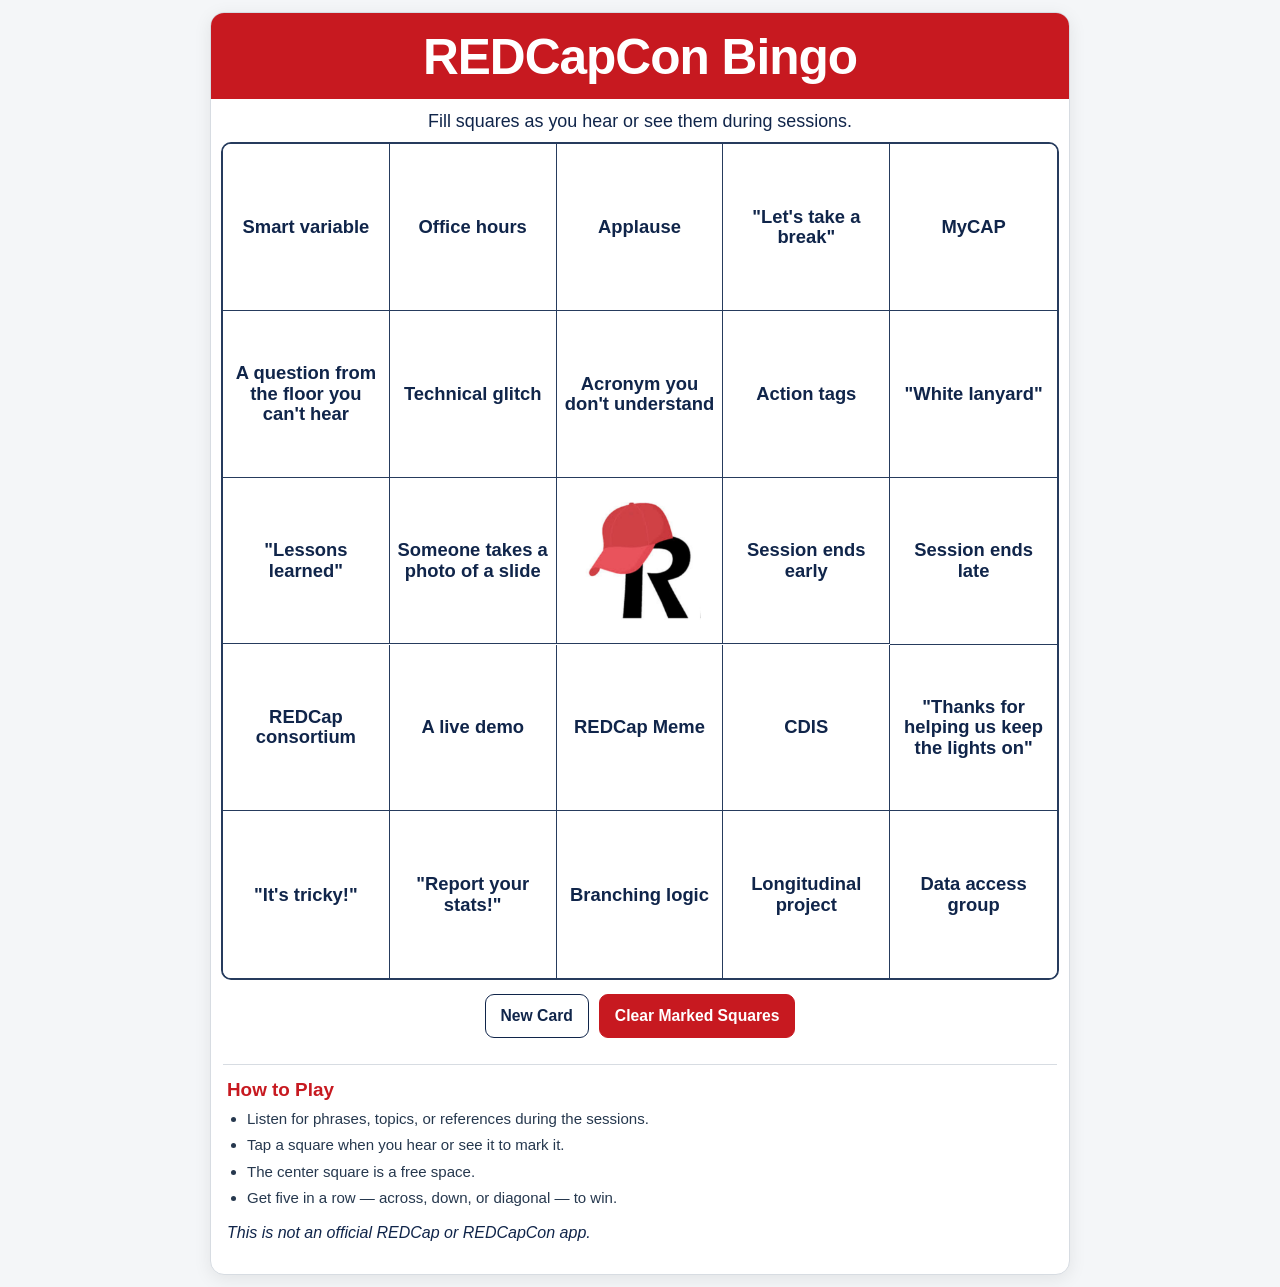
==== index.html @ c140d85d "Add blackout bingo message and flash animation Co-authored-by: PeterA <145472+PeterA@users.noreply.g" ====
<!doctype html>
<html lang="en">
<head>
<meta charset="utf-8">
<meta name="viewport" content="width=device-width, initial-scale=1, viewport-fit=cover">
<title>REDCapCon Bingo</title>
  <meta name="theme-color" content="#10254a">
  <link rel="manifest" href="manifest.webmanifest">
  <link rel="icon" href="assets/images/icon-192.png" type="image/png">
  <link rel="apple-touch-icon" href="assets/images/icon-192.png">
  <link rel="stylesheet" href="assets/css/styles.css">
</head>
<body>
<main class="app">
  <header>
    <h1>REDCapCon Bingo</h1>
  </header>

  <p class="intro">Fill squares as you hear or see them during sessions.</p>

  <div class="board-wrap">
    <div id="board" class="board" role="grid" aria-label="REDCap Con Bingo card"></div>
  </div>

  <div id="bingoMessage" class="bingo-message" aria-live="polite">BINGO!</div>

  <div class="controls">
    <button id="resetBtn" type="button">New Card</button>
    <button id="clearBtn" class="primary" type="button">Clear Marked Squares</button>
  </div>

  <section class="how-to" aria-labelledby="howToTitle">
    <h2 id="howToTitle">How to Play</h2>
    <ul>
      <li>Listen for phrases, topics, or references during the sessions.</li>
      <li>Tap a square when you hear or see it to mark it.</li>
      <li>The center square is a free space.</li>
      <li>Get five in a row — across, down, or diagonal — to win.</li>
    </ul>
    <p><i>This is not an official REDCap or REDCapCon app.</i></p>
  </section>
</main>

<canvas id="confetti" aria-hidden="true"></canvas>

<script>
"use strict";

/* =========================================================
   Add, remove, or edit bingo options in the two arrays below.
   Put REDCap-specific items in REDCAP_OPTIONS and general conference
   moments in GENERAL_CONFERENCE_OPTIONS. Each new card uses at least
   35% general conference items.
   ============================================================ */
const REDCAP_OPTIONS = [
  "REDCap consortium",
  "External module",
  "FHIR",
  "Longitudinal project",
  "Data access group",
  "Branching logic",
  "Smart variable",
  "Calculated field",
  "eConsent",
  "MyCAP",
  "REDCap+",
  "Office hours",
  "REDCap Meme",
  "Rob's Corner",
  "\"Ask the community\"",
  "CDIS",
  "\"Visit the con dashboard\"",
  "Action tags",
  "Repeating instrument",
  "\"Best con yet\"",
  "\"It's tricky!\"",
  "\"White lanyard\""
];

/* General conference moments go here.
   The card generator guarantees these make up at least 35% of
   the 24 non-center squares (currently at least 9 squares). */
const GENERAL_CONFERENCE_OPTIONS = [
  "Technical glitch",
  "Acronym you don't understand",
  "\"Let's take a break\"",
  "A question from the floor you can't hear",
  "Session ends early",
  "Session ends late",
  "Applause",
  "Someone takes a photo of a slide",
  "Sponsor thank you",
  "A \"question\" that is really a comment",
  "A live demo",
  "\"Lessons learned\"",
  "\"Report your stats!\"",
  "\"Thanks for helping us keep the lights on\"",
];

const MIN_GENERAL_CONFERENCE_RATIO = 0.35;
const LABEL_FONT_SCALE_STEPS = [1, 0.85, 0.74, 0.66];

/* REDCap R image */
const CENTER_LOGO = "assets/images/center-logo.jpg";

const BOARD_SIZE = 5;
const CENTER_INDEX = 12;
const BLACKOUT_LABEL = "Blackout Bingo!";
const BLACKOUT_FLASH_COUNT = 3;
const BLACKOUT_FLASH_DURATION_MS = 520;

const boardEl = document.getElementById("board");
const bingoMessageEl = document.getElementById("bingoMessage");
const resetBtn = document.getElementById("resetBtn");
const clearBtn = document.getElementById("clearBtn");

let currentItems = [];
let marked = new Set();
let bingoLineCount = 0;
let hadBlackout = false;
let blackoutFlashTimeout = null;

/* Fisher-Yates copy/shuffle so BINGO_OPTIONS is never mutated. */
function shuffledCopy(items) {
  const copy = [...items];
  for (let i = copy.length - 1; i > 0; i--) {
    const j = Math.floor(Math.random() * (i + 1));
    [copy[i], copy[j]] = [copy[j], copy[i]];
  }
  return copy;
}

/* Generate 24 unique items and place the free logo in the center.
   At least 35% of the playable spaces come from GENERAL_CONFERENCE_OPTIONS.
   Any remaining slots are filled randomly from all unused options, so a
   card can contain more than the minimum number of general conference items. */
function generateCard() {
  const playableSpaces = BOARD_SIZE * BOARD_SIZE - 1;
  const minimumGeneral = Math.ceil(playableSpaces * MIN_GENERAL_CONFERENCE_RATIO);

  if (GENERAL_CONFERENCE_OPTIONS.length < minimumGeneral) {
    throw new Error(
      `GENERAL_CONFERENCE_OPTIONS must contain at least ${minimumGeneral} entries.`
    );
  }

  const allOptions = [...REDCAP_OPTIONS, ...GENERAL_CONFERENCE_OPTIONS];
  const uniqueOptionCount = new Set(allOptions).size;

  if (uniqueOptionCount < playableSpaces) {
    throw new Error(`You need at least ${playableSpaces} unique bingo options.`);
  }

  // Start with the guaranteed minimum number of general-conference squares.
  const selectedGeneral = shuffledCopy(GENERAL_CONFERENCE_OPTIONS)
    .slice(0, minimumGeneral);

  // Fill the remaining spaces from every option not already selected.
  // This means additional general-conference items can also appear.
  const alreadySelected = new Set(selectedGeneral);
  const remainingPool = allOptions.filter(item => !alreadySelected.has(item));
  const remainingNeeded = playableSpaces - selectedGeneral.length;
  const selected = [
    ...selectedGeneral,
    ...shuffledCopy(remainingPool).slice(0, remainingNeeded)
  ];

  // Randomize positions after satisfying the category requirement.
  const randomized = shuffledCopy(selected);

  currentItems = [];
  let sourceIndex = 0;

  for (let i = 0; i < BOARD_SIZE * BOARD_SIZE; i++) {
    currentItems.push(
      i === CENTER_INDEX ? null : randomized[sourceIndex++]
    );
  }

  marked = new Set();
  bingoLineCount = 0;
  hadBlackout = false;
  clearBlackoutFlash();
  renderBoard();
  updateBingoState(false);
}

/* Render the complete 5x5 card. */
function renderBoard() {
  boardEl.innerHTML = "";

  currentItems.forEach((text, index) => {
    const cell = document.createElement("button");
    cell.type = "button";
    cell.className = "square";
    cell.setAttribute("role", "gridcell");

    if (index === CENTER_INDEX) {
      cell.classList.add("free");
      cell.disabled = true;
      cell.setAttribute("aria-label", "Free center square");

      const img = document.createElement("img");
      img.src = CENTER_LOGO;
      img.alt = "REDCap R";
      cell.appendChild(img);
    } else {
      cell.setAttribute("aria-pressed", "false");
      cell.setAttribute("aria-label", text);

      const chip = document.createElement("span");
      chip.className = "chip";
      chip.setAttribute("aria-hidden", "true");

      const label = document.createElement("span");
      label.className = "label";
      label.textContent = text;

      cell.append(chip, label);
      cell.addEventListener("click", () => toggleSquare(index, cell));
    }

    boardEl.appendChild(cell);
  });

  requestAnimationFrame(fitSquareLabels);
}

function fitSquareLabels() {
  boardEl.querySelectorAll(".square:not(.free) .label").forEach(label => {
    label.style.fontSize = "";

    for (const scale of LABEL_FONT_SCALE_STEPS) {
      label.style.fontSize = `${scale}em`;

      if (label.scrollHeight <= label.clientHeight && label.scrollWidth <= label.clientWidth) {
        break;
      }
    }
  });
}

/* Mark/unmark a square by tapping it. */
function toggleSquare(index, cell) {
  if (marked.has(index)) {
    marked.delete(index);
    cell.classList.remove("marked");
    cell.setAttribute("aria-pressed", "false");
  } else {
    marked.add(index);
    cell.classList.add("marked");
    cell.setAttribute("aria-pressed", "true");
  }

  updateBingoState(true);
}

/* The free center square always counts as marked for bingo detection. */
function isMarked(index) {
  return index === CENTER_INDEX || marked.has(index);
}

/* Count completed rows, columns, and diagonals. */
function countBingos() {
  const lines = [];

  for (let row = 0; row < BOARD_SIZE; row++) {
    lines.push(Array.from({length: BOARD_SIZE}, (_, col) => row * BOARD_SIZE + col));
  }

  for (let col = 0; col < BOARD_SIZE; col++) {
    lines.push(Array.from({length: BOARD_SIZE}, (_, row) => row * BOARD_SIZE + col));
  }

  lines.push(Array.from({length: BOARD_SIZE}, (_, i) => i * BOARD_SIZE + i));
  lines.push(Array.from({length: BOARD_SIZE}, (_, i) => i * BOARD_SIZE + (BOARD_SIZE - 1 - i)));

  return lines.filter(line => line.every(isMarked)).length;
}

function isBlackout() {
  return marked.size === BOARD_SIZE * BOARD_SIZE - 1;
}

function clearBlackoutFlash() {
  if (blackoutFlashTimeout) {
    clearTimeout(blackoutFlashTimeout);
    blackoutFlashTimeout = null;
  }
  boardEl.classList.remove("blackout-flash");
}

function triggerBlackoutFlash() {
  boardEl.classList.remove("blackout-flash");
  void boardEl.offsetWidth;
  boardEl.classList.add("blackout-flash");

  blackoutFlashTimeout = setTimeout(() => {
    boardEl.classList.remove("blackout-flash");
    blackoutFlashTimeout = null;
  }, BLACKOUT_FLASH_COUNT * BLACKOUT_FLASH_DURATION_MS);
}

function updateBingoState(allowCelebration) {
  const bingoCount = countBingos();
  const blackout = isBlackout();
  const active = bingoCount > 0;
  bingoMessageEl.classList.toggle("show", active);

  if (active) {
    bingoMessageEl.textContent = blackout
      ? BLACKOUT_LABEL
      : (bingoCount === 1 ? "BINGO!" : `BINGO! x ${bingoCount}`);
  } else {
    bingoMessageEl.textContent = "BINGO!";
  }

  const newBingos = Math.max(0, bingoCount - bingoLineCount);
  const newBlackout = blackout && !hadBlackout;
  if (allowCelebration && (newBingos > 0 || newBlackout)) {
    celebrate(Math.max(1, newBingos), newBlackout);
  }

  bingoLineCount = bingoCount;
  hadBlackout = blackout;
}

function clearMarks() {
  marked.clear();
  boardEl.querySelectorAll(".square.marked").forEach(cell => {
    cell.classList.remove("marked");
    cell.setAttribute("aria-pressed", "false");
  });
  bingoLineCount = 0;
  hadBlackout = false;
  clearBlackoutFlash();
  updateBingoState(false);
}

/* Lightweight confetti animation. No sound and no external library. */
function celebrate(multiplier = 1, blackout = false) {
  if (window.matchMedia("(prefers-reduced-motion: reduce)").matches) return;
  if (blackout) triggerBlackoutFlash();

  const canvas = document.getElementById("confetti");
  const ctx = canvas.getContext("2d");
  const dpr = Math.max(1, Math.min(2, window.devicePixelRatio || 1));

  const resize = () => {
    canvas.width = Math.floor(window.innerWidth * dpr);
    canvas.height = Math.floor(window.innerHeight * dpr);
    canvas.style.width = window.innerWidth + "px";
    canvas.style.height = window.innerHeight + "px";
    ctx.setTransform(dpr, 0, 0, dpr, 0, 0);
  };

  resize();

  const colors = ["#c71920", "#ffffff", "#10254a", "#ef5350", "#ffd54f"];
  const pieces = Array.from({length: 110 * multiplier}, () => ({
    x: Math.random() * window.innerWidth,
    y: -20 - Math.random() * window.innerHeight * 0.35,
    w: 5 + Math.random() * 7,
    h: 8 + Math.random() * 10,
    vx: -1.8 + Math.random() * 3.6,
    vy: 2.8 + Math.random() * 4.2,
    rotation: Math.random() * Math.PI * 2,
    spin: -0.18 + Math.random() * 0.36,
    color: colors[Math.floor(Math.random() * colors.length)]
  }));

  const start = performance.now();
  const duration = 2400;

  function frame(now) {
    const elapsed = now - start;
    ctx.clearRect(0, 0, window.innerWidth, window.innerHeight);

    pieces.forEach(p => {
      p.x += p.vx;
      p.y += p.vy;
      p.vy += 0.035;
      p.rotation += p.spin;

      ctx.save();
      ctx.translate(p.x, p.y);
      ctx.rotate(p.rotation);
      ctx.fillStyle = p.color;
      ctx.fillRect(-p.w / 2, -p.h / 2, p.w, p.h);
      ctx.restore();
    });

    if (elapsed < duration) {
      requestAnimationFrame(frame);
    } else {
      ctx.clearRect(0, 0, window.innerWidth, window.innerHeight);
    }
  }

  requestAnimationFrame(frame);
}

window.addEventListener("beforeunload", event => {
 event.preventDefault();
 event.returnValue = "";
});

resetBtn.addEventListener("click", generateCard);
clearBtn.addEventListener("click", clearMarks);
window.addEventListener("resize", fitSquareLabels);

generateCard();

if ("serviceWorker" in navigator) {
  window.addEventListener("load", () => {
    navigator.serviceWorker.register("./sw.js").catch(() => {});
  });
}
</script>
</body>
</html>
---- assets/css/styles.css ----
:root {
    --red: #c71920;
    --red-dark: #a30f15;
    --navy: #10254a;
    --line: #263b5d;
    --bg: #f4f6f8;
    --card: #ffffff;
    --muted: #5b6573;
  }

  * { box-sizing: border-box; }

  html, body {
    margin: 0;
    padding: 0;
    background: var(--bg);
    color: var(--navy);
    font-family: Arial, Helvetica, sans-serif;
  }

  body {
    min-height: 100vh;
    padding: 12px;
  }

  .app {
    width: min(100%, 860px);
    margin: 0 auto;
    background: var(--card);
    border: 1px solid #d7dce2;
    border-radius: 14px;
    overflow: hidden;
    box-shadow: 0 4px 18px rgba(0,0,0,.08);
  }

  header {
    background: var(--red);
    color: white;
    text-align: center;
    padding: 18px 12px 16px;
  }

  header h1 {
    margin: 0;
    font-size: clamp(1.8rem, 7vw, 3.1rem);
    line-height: 1.05;
    font-weight: 800;
    letter-spacing: -0.02em;
  }

  .intro {
    text-align: center;
    margin: 0;
    padding: 12px 14px 10px;
    font-size: clamp(.95rem, 3.4vw, 1.12rem);
  }

  .board-wrap {
    padding: 0 10px;
  }

  .board {
    display: grid;
    grid-template-columns: repeat(5, 1fr);
    width: 100%;
    border: 2px solid var(--line);
    border-radius: 10px;
    overflow: hidden;
    background: white;
  }

  .board.blackout-flash .square {
    animation: blackout-flash 520ms ease-in-out 3;
  }

  .square {
    position: relative;
    appearance: none;
    -webkit-appearance: none;
    border: 0;
    border-right: 1px solid var(--line);
    border-bottom: 1px solid var(--line);
    background: white;
    color: var(--navy);
    padding: 4px;
    aspect-ratio: 1 / 1;
    min-width: 0;
    font: inherit;
    font-size: clamp(.9rem, 2.8vw, 1.15rem);
    font-weight: 700;
    line-height: 1.1;
    text-align: center;
    cursor: pointer;
    touch-action: manipulation;
    overflow: hidden;
  }

  .square:nth-child(5n) { border-right: 0; }
  .square:nth-child(n+21) { border-bottom: 0; }

  .square:focus-visible {
    outline: 3px solid #4b8cff;
    outline-offset: -3px;
    z-index: 3;
  }

  .square .label {
    position: relative;
    z-index: 2;
    display: flex;
    align-items: center;
    justify-content: center;
    width: 100%;
    height: 100%;
    padding: 2px;
    line-height: 1.1;
    overflow-wrap: normal;
    word-break: normal;
    hyphens: none;
  }

  .square .chip {
    position: absolute;
    z-index: 1;
    width: 72%;
    aspect-ratio: 1 / 1;
    border-radius: 50%;
    background: rgba(199, 25, 32, .44);
    border: 2px solid rgba(163, 15, 21, .28);
    left: 50%;
    top: 50%;
    transform: translate(-50%, -50%) scale(.85);
    opacity: 0;
    transition: opacity .12s ease, transform .12s ease;
    pointer-events: none;
  }

  .square.marked .chip {
    opacity: 1;
    transform: translate(-50%, -50%) scale(1);
  }

  .square.free {
    cursor: default;
    padding: 7px;
  }

  .square.free img {
    width: 82%;
    height: 82%;
    object-fit: contain;
    display: block;
    margin: auto;
  }

  .controls {
    display: flex;
    gap: 10px;
    justify-content: center;
    padding: 14px 12px 6px;
    flex-wrap: wrap;
  }

  .controls button {
    border: 1px solid var(--navy);
    border-radius: 9px;
    background: white;
    color: var(--navy);
    min-height: 44px;
    padding: 10px 15px;
    font-size: .98rem;
    font-weight: 700;
    cursor: pointer;
    touch-action: manipulation;
  }

  .controls button.primary {
    border-color: var(--red);
    background: var(--red);
    color: white;
  }

  .controls button:active {
    transform: translateY(1px);
  }

  .bingo-message {
    display: none;
    align-items: center;
    justify-content: center;
    padding: 3px 12px 8px;
    font-size: clamp(1.4rem, 5vw, 2rem);
    font-weight: 900;
    color: var(--red);
    letter-spacing: .05em;
  }

  .bingo-message.show {
    display: flex;
  }

  .how-to {
    margin: 20px 12px 14px;
    border-top: 1px solid #d7dce2;
    padding: 14px 4px 2px;
  }

  .how-to h2 {
    margin: 0 0 8px;
    color: var(--red);
    font-size: 1.18rem;
  }

  .how-to ul {
    margin: 0;
    padding-left: 1.25rem;
    display: grid;
    gap: 6px;
    color: #26384e;
    font-size: .94rem;
    line-height: 1.35;
  }

  #confetti {
    position: fixed;
    inset: 0;
    width: 100%;
    height: 100%;
    pointer-events: none;
    z-index: 9999;
  }

  @keyframes blackout-flash {
    0%, 100% { filter: none; }
    50% { filter: brightness(0); }
  }

  @media (max-width: 430px) {
    body { padding: 6px; }
    .app { border-radius: 10px; }
    header { padding: 14px 8px 12px; }
    .intro { padding: 10px 8px 8px; }
    .board-wrap { padding: 0 4px; }
    .square { padding: 3px; }
    .controls { padding-top: 10px; }
    .controls button { flex: 1 1 44%; padding-left: 8px; padding-right: 8px; font-size: .9rem; }
  }

  @media (prefers-reduced-motion: reduce) {
    .square .chip { transition: none; }
    .board.blackout-flash .square { animation: none; }
  }
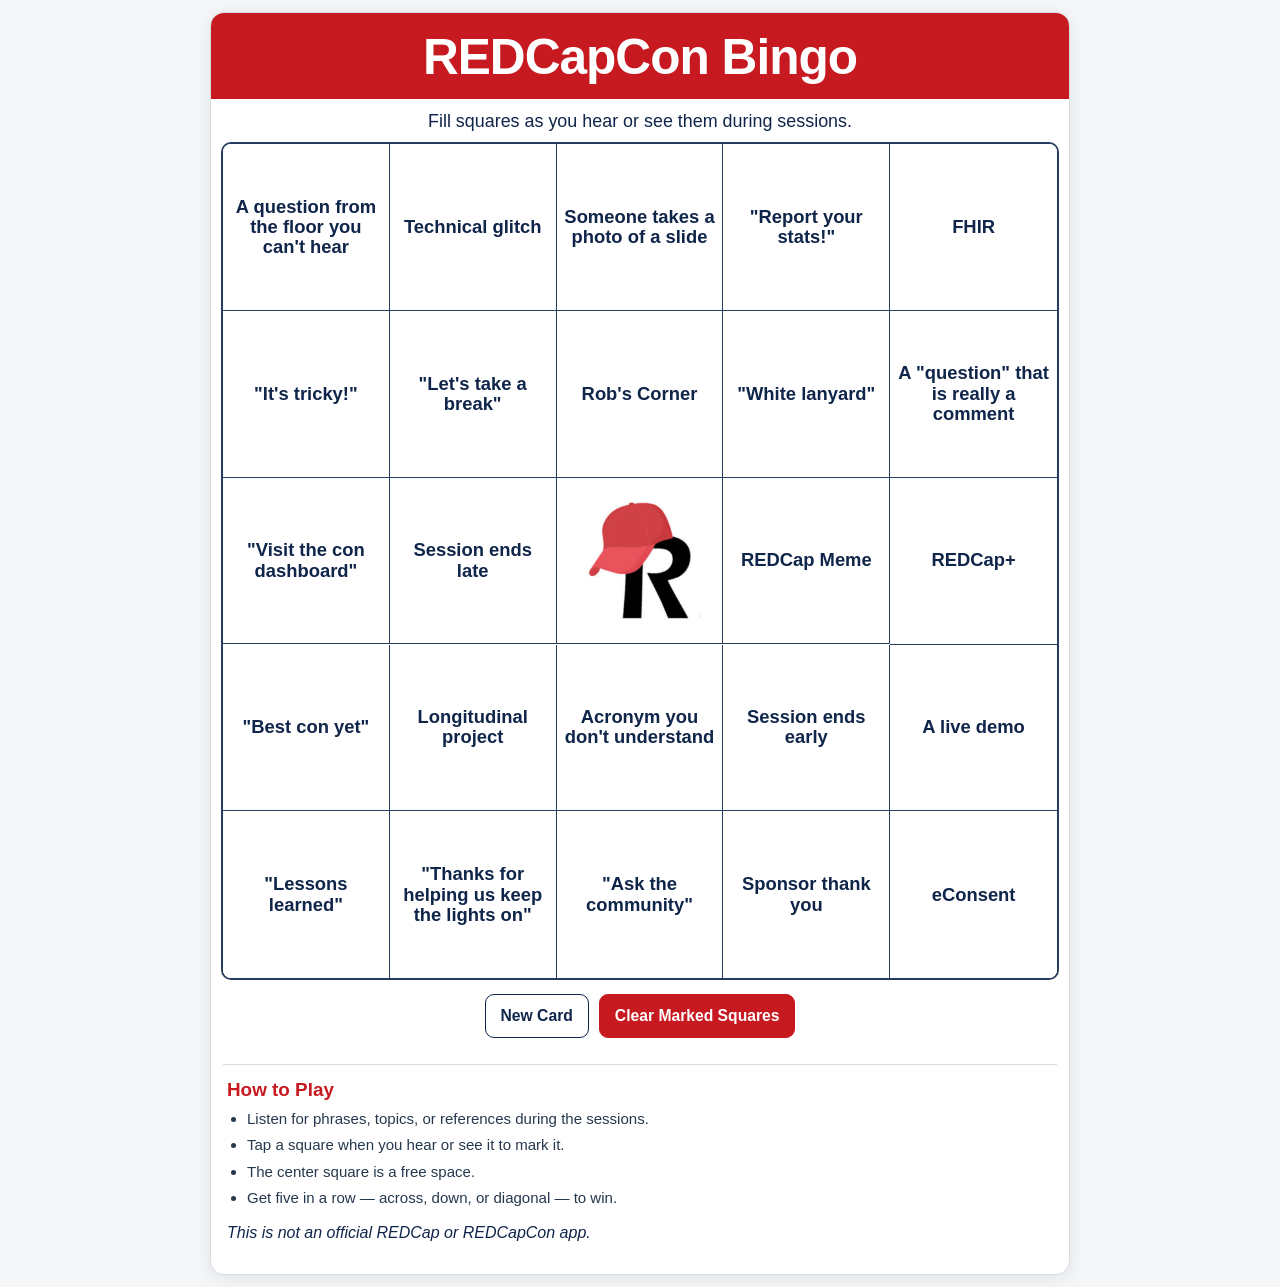
==== commit 117acbfb: "Update blackout animation to black square double-fade Co-authored-by: PeterA <145472+PeterA@users.no" ====
--- a/index.html
+++ b/index.html
@@ -106,8 +106,7 @@
 const BOARD_SIZE = 5;
 const CENTER_INDEX = 12;
 const BLACKOUT_LABEL = "Blackout Bingo!";
-const BLACKOUT_FLASH_COUNT = 3;
-const BLACKOUT_FLASH_DURATION_MS = 520;
+const BLACKOUT_FLASH_DURATION_MS = 900;
 
 const boardEl = document.getElementById("board");
 const bingoMessageEl = document.getElementById("bingoMessage");
@@ -298,7 +297,7 @@
   blackoutFlashTimeout = setTimeout(() => {
     boardEl.classList.remove("blackout-flash");
     blackoutFlashTimeout = null;
-  }, BLACKOUT_FLASH_COUNT * BLACKOUT_FLASH_DURATION_MS);
+  }, BLACKOUT_FLASH_DURATION_MS);
 }
 
 function updateBingoState(allowCelebration) {
--- a/assets/css/styles.css
+++ b/assets/css/styles.css
@@ -62,6 +62,7 @@
   .board {
     display: grid;
     grid-template-columns: repeat(5, 1fr);
+    position: relative;
     width: 100%;
     border: 2px solid var(--line);
     border-radius: 10px;
@@ -70,7 +71,7 @@
   }
 
   .board.blackout-flash .square {
-    animation: blackout-flash 520ms ease-in-out 3;
+    animation: blackout-square-flash 900ms ease-in-out 1;
   }
 
   .square {
@@ -230,9 +231,15 @@
     z-index: 9999;
   }
 
-  @keyframes blackout-flash {
-    0%, 100% { filter: none; }
-    50% { filter: brightness(0); }
+  @keyframes blackout-square-flash {
+    0%, 50%, 100% {
+      background: white;
+      color: var(--navy);
+    }
+    25%, 75% {
+      background: #000;
+      color: #fff;
+    }
   }
 
   @media (max-width: 430px) {
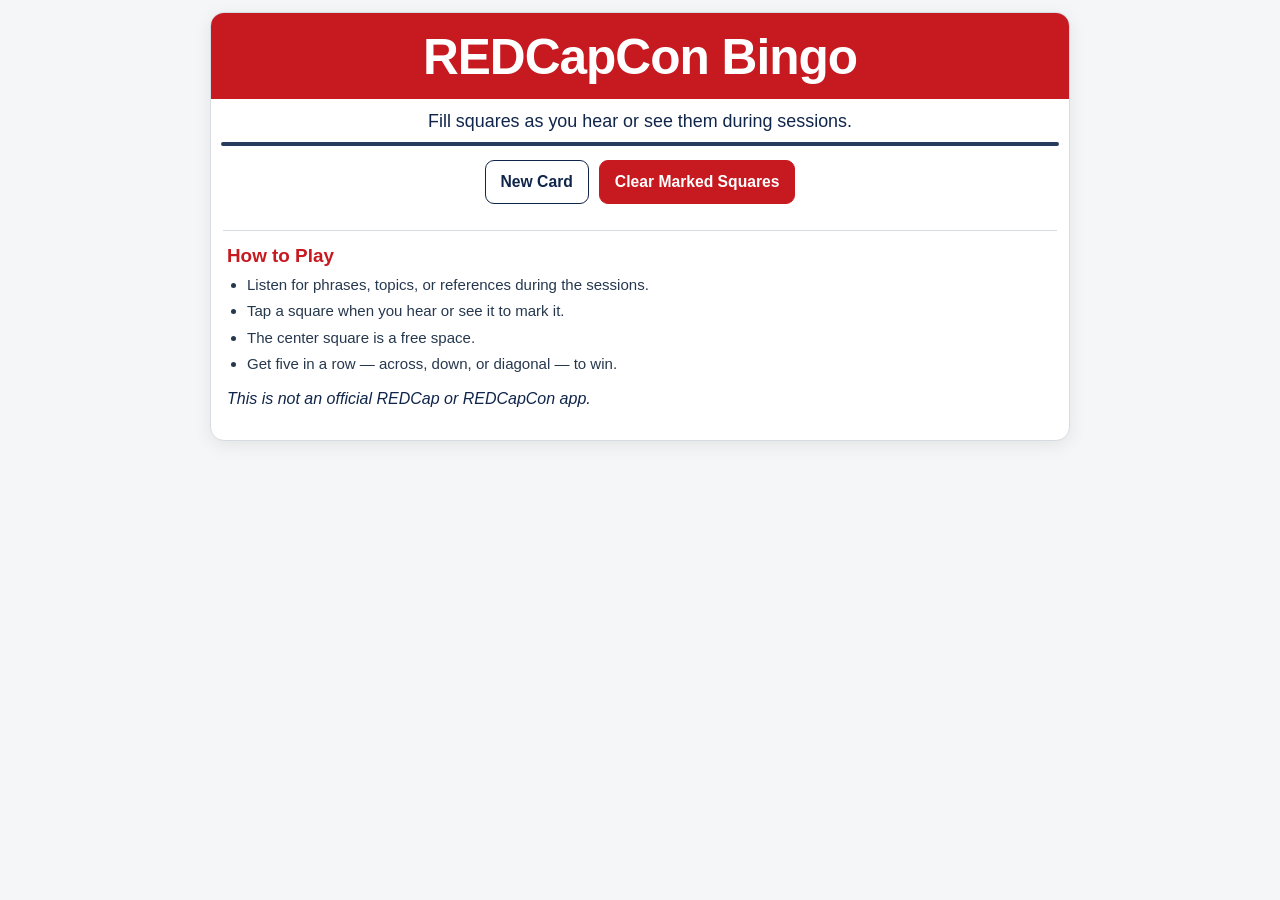
==== commit d6d9125e: "Add new phrases to conference moments array" ====
--- a/index.html
+++ b/index.html
@@ -75,6 +75,10 @@
   "\"Best con yet\"",
   "\"It's tricky!\"",
   "\"White lanyard\""
+  "\"Report your stats!\"",
+  "\"Thanks for helping us keep the lights on\"",
+  "Part 11 compliance",
+  "Reference to a previous REDCapCon",
 ];
 
 /* General conference moments go here.
@@ -92,9 +96,10 @@
   "Sponsor thank you",
   "A \"question\" that is really a comment",
   "A live demo",
+  "Phone rings or chimes",
+  "Audience laughter",
+  "Show of hands",
   "\"Lessons learned\"",
-  "\"Report your stats!\"",
-  "\"Thanks for helping us keep the lights on\"",
 ];
 
 const MIN_GENERAL_CONFERENCE_RATIO = 0.35;
--- a/assets/css/styles.css
+++ b/assets/css/styles.css
@@ -70,12 +70,9 @@
     background: white;
   }
 
-  .board.blackout-flash .square {
-    animation: blackout-square-flash 900ms ease-in-out 1;
-  }
-
   .square {
     position: relative;
+    isolation: isolate;
     appearance: none;
     -webkit-appearance: none;
     border: 0;
@@ -96,6 +93,16 @@
     overflow: hidden;
   }
 
+  .square::after {
+    content: "";
+    position: absolute;
+    inset: 0;
+    z-index: 2;
+    background: #000;
+    opacity: 0;
+    pointer-events: none;
+  }
+
   .square:nth-child(5n) { border-right: 0; }
   .square:nth-child(n+21) { border-bottom: 0; }
 
@@ -107,7 +114,7 @@
 
   .square .label {
     position: relative;
-    z-index: 2;
+    z-index: 3;
     display: flex;
     align-items: center;
     justify-content: center;
@@ -147,6 +154,8 @@
   }
 
   .square.free img {
+    position: relative;
+    z-index: 1;
     width: 82%;
     height: 82%;
     object-fit: contain;
@@ -232,14 +241,20 @@
   }
 
   @keyframes blackout-square-flash {
-    0%, 50%, 100% {
-      background: white;
-      color: var(--navy);
+    0% {
+      opacity: 0;
     }
-    25%, 75% {
-      background: #000;
-      color: #fff;
+    40%,
+    65% {
+      opacity: .92;
     }
+    100% {
+      opacity: 0;
+    }
+  }
+
+  .board.blackout-flash .square::after {
+    animation: blackout-square-flash 900ms ease-in-out 1;
   }
 
   @media (max-width: 430px) {
@@ -255,5 +270,5 @@
 
   @media (prefers-reduced-motion: reduce) {
     .square .chip { transition: none; }
-    .board.blackout-flash .square { animation: none; }
-  }
+    .board.blackout-flash .square::after { animation: none; }
+  }
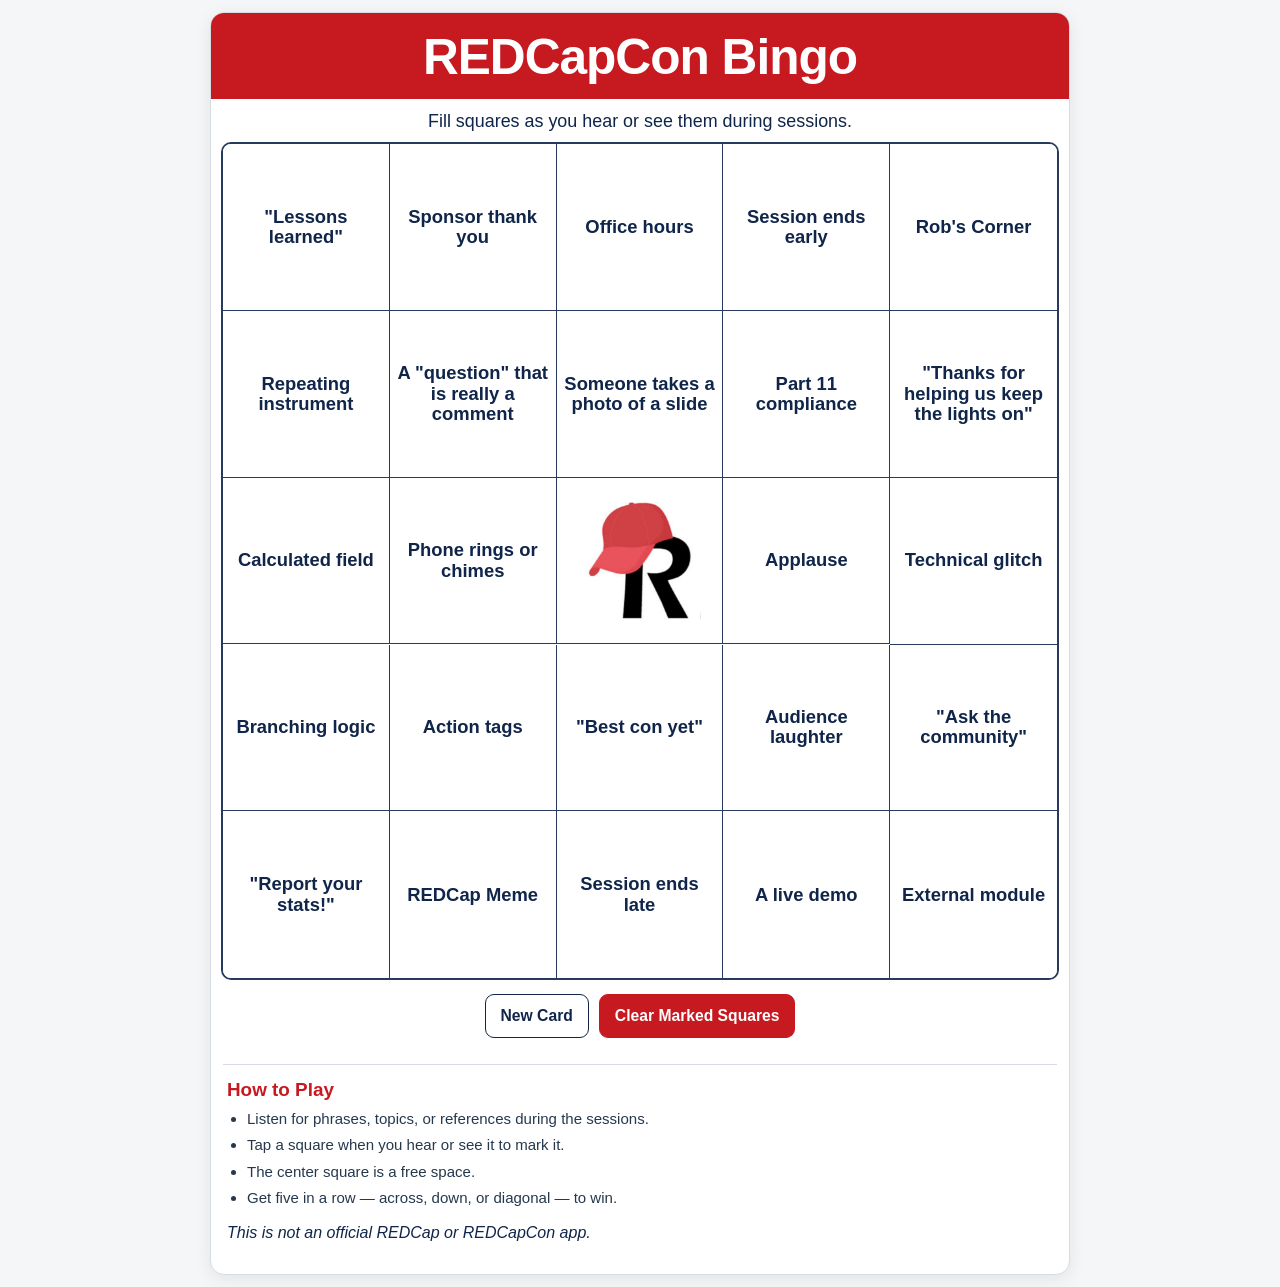
==== commit 6ac8ae3a: "Fix display broken" ====
--- a/index.html
+++ b/index.html
@@ -74,7 +74,7 @@
   "Repeating instrument",
   "\"Best con yet\"",
   "\"It's tricky!\"",
-  "\"White lanyard\""
+  "\"White lanyard\"",
   "\"Report your stats!\"",
   "\"Thanks for helping us keep the lights on\"",
   "Part 11 compliance",
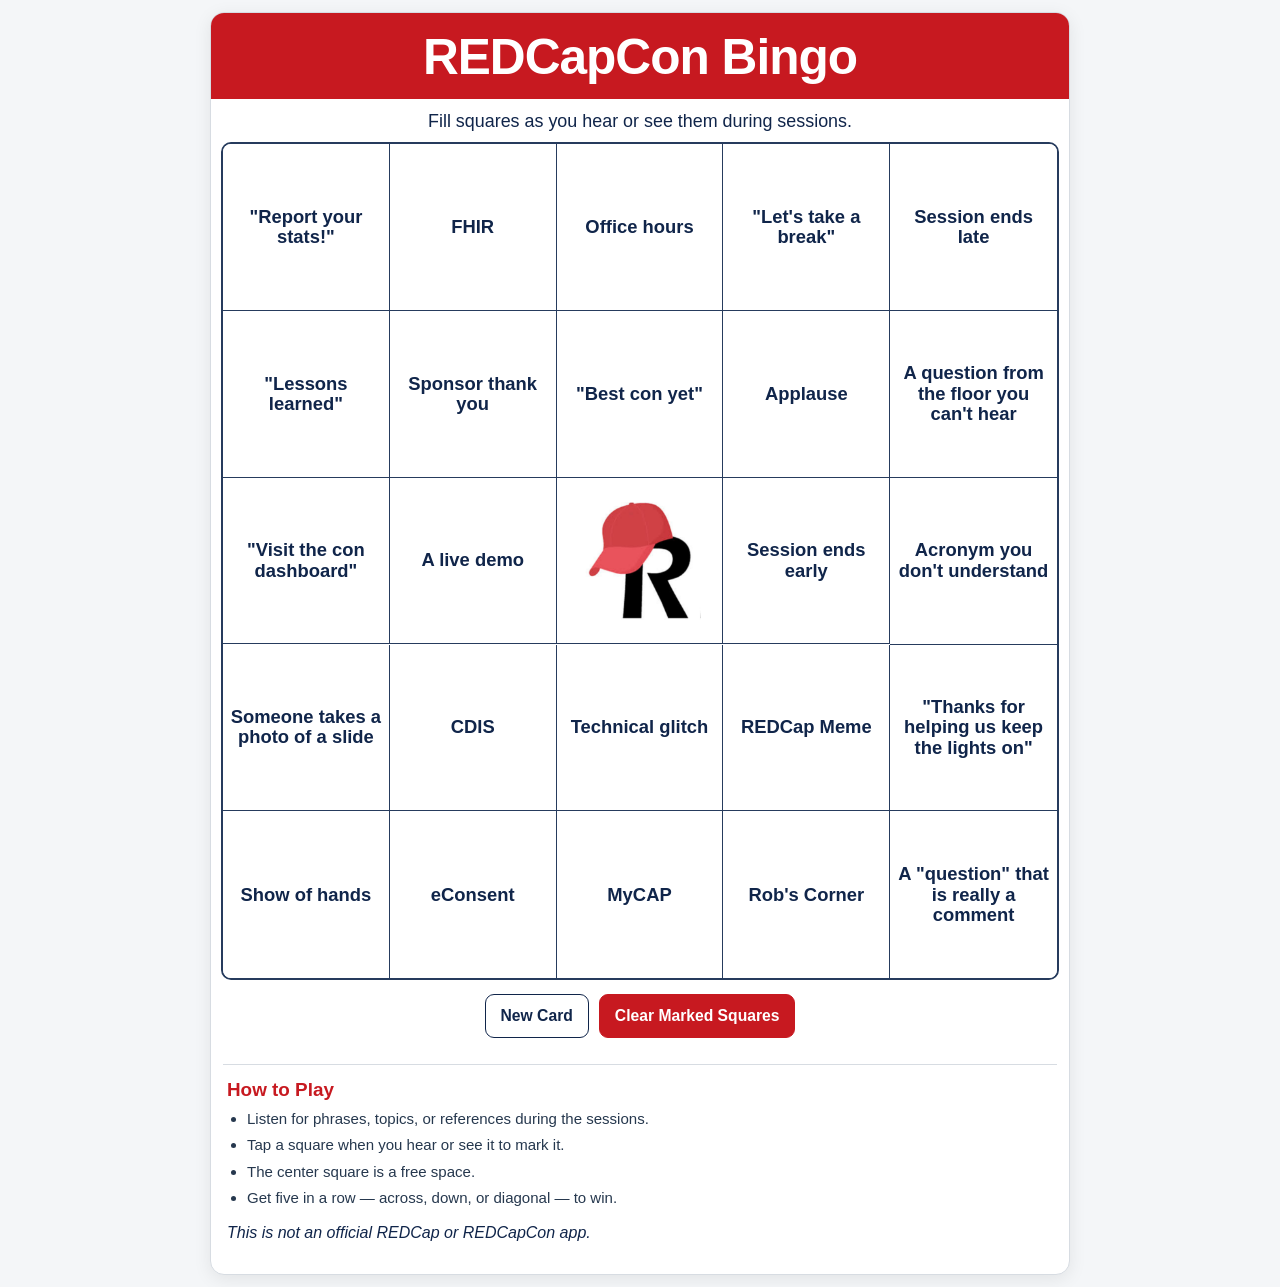
==== commit 552fc7bb: "Add bingo-line flash overlays and skip center square Co-authored-by: PeterA <145472+PeterA@users.nor" ====
--- a/index.html
+++ b/index.html
@@ -112,6 +112,7 @@
 const CENTER_INDEX = 12;
 const BLACKOUT_LABEL = "Blackout Bingo!";
 const BLACKOUT_FLASH_DURATION_MS = 900;
+const BINGO_FLASH_DURATION_MS = 650;
 
 const boardEl = document.getElementById("board");
 const bingoMessageEl = document.getElementById("bingoMessage");
@@ -122,7 +123,9 @@
 let marked = new Set();
 let bingoLineCount = 0;
 let hadBlackout = false;
+let completedLineKeys = new Set();
 let blackoutFlashTimeout = null;
+let bingoFlashTimeout = null;
 
 /* Fisher-Yates copy/shuffle so BINGO_OPTIONS is never mutated. */
 function shuffledCopy(items) {
@@ -184,7 +187,9 @@
   marked = new Set();
   bingoLineCount = 0;
   hadBlackout = false;
+  completedLineKeys = new Set();
   clearBlackoutFlash();
+  clearBingoFlash();
   renderBoard();
   updateBingoState(false);
 }
@@ -264,8 +269,7 @@
   return index === CENTER_INDEX || marked.has(index);
 }
 
-/* Count completed rows, columns, and diagonals. */
-function countBingos() {
+function allLines() {
   const lines = [];
 
   for (let row = 0; row < BOARD_SIZE; row++) {
@@ -279,7 +283,16 @@
   lines.push(Array.from({length: BOARD_SIZE}, (_, i) => i * BOARD_SIZE + i));
   lines.push(Array.from({length: BOARD_SIZE}, (_, i) => i * BOARD_SIZE + (BOARD_SIZE - 1 - i)));
 
-  return lines.filter(line => line.every(isMarked)).length;
+  return lines;
+}
+
+function lineKey(line) {
+  return line.join(",");
+}
+
+/* Count completed rows, columns, and diagonals. */
+function completedLines() {
+  return allLines().filter(line => line.every(isMarked));
 }
 
 function isBlackout() {
@@ -294,6 +307,16 @@
   boardEl.classList.remove("blackout-flash");
 }
 
+function clearBingoFlash() {
+  if (bingoFlashTimeout) {
+    clearTimeout(bingoFlashTimeout);
+    bingoFlashTimeout = null;
+  }
+  boardEl.querySelectorAll(".square.bingo-flash").forEach(cell => {
+    cell.classList.remove("bingo-flash");
+  });
+}
+
 function triggerBlackoutFlash() {
   boardEl.classList.remove("blackout-flash");
   void boardEl.offsetWidth;
@@ -305,8 +328,38 @@
   }, BLACKOUT_FLASH_DURATION_MS);
 }
 
+function triggerBingoFlash(lines) {
+  const squaresToFlash = new Set();
+
+  lines.forEach(line => {
+    line.forEach(index => {
+      if (index !== CENTER_INDEX) squaresToFlash.add(index);
+    });
+  });
+
+  if (!squaresToFlash.size) return;
+
+  clearBingoFlash();
+  const cells = boardEl.querySelectorAll(".square");
+  squaresToFlash.forEach(index => {
+    const cell = cells[index];
+    if (!cell || cell.classList.contains("free")) return;
+    cell.classList.remove("bingo-flash");
+    void cell.offsetWidth;
+    cell.classList.add("bingo-flash");
+  });
+
+  bingoFlashTimeout = setTimeout(() => {
+    boardEl.querySelectorAll(".square.bingo-flash").forEach(cell => {
+      cell.classList.remove("bingo-flash");
+    });
+    bingoFlashTimeout = null;
+  }, BINGO_FLASH_DURATION_MS);
+}
+
 function updateBingoState(allowCelebration) {
-  const bingoCount = countBingos();
+  const lines = completedLines();
+  const bingoCount = lines.length;
   const blackout = isBlackout();
   const active = bingoCount > 0;
   bingoMessageEl.classList.toggle("show", active);
@@ -319,14 +372,18 @@
     bingoMessageEl.textContent = "BINGO!";
   }
 
-  const newBingos = Math.max(0, bingoCount - bingoLineCount);
+  const completedKeys = new Set(lines.map(lineKey));
+  const newLineList = lines.filter(line => !completedLineKeys.has(lineKey(line)));
+  const newBingos = newLineList.length;
   const newBlackout = blackout && !hadBlackout;
   if (allowCelebration && (newBingos > 0 || newBlackout)) {
+    if (newBingos > 0) triggerBingoFlash(newLineList);
     celebrate(Math.max(1, newBingos), newBlackout);
   }
 
   bingoLineCount = bingoCount;
   hadBlackout = blackout;
+  completedLineKeys = completedKeys;
 }
 
 function clearMarks() {
@@ -337,7 +394,9 @@
   });
   bingoLineCount = 0;
   hadBlackout = false;
+  completedLineKeys = new Set();
   clearBlackoutFlash();
+  clearBingoFlash();
   updateBingoState(false);
 }
 
--- a/assets/css/styles.css
+++ b/assets/css/styles.css
@@ -114,7 +114,7 @@
 
   .square .label {
     position: relative;
-    z-index: 3;
+    z-index: 1;
     display: flex;
     align-items: center;
     justify-content: center;
@@ -129,7 +129,7 @@
 
   .square .chip {
     position: absolute;
-    z-index: 1;
+    z-index: 3;
     width: 72%;
     aspect-ratio: 1 / 1;
     border-radius: 50%;
@@ -253,8 +253,26 @@
     }
   }
 
-  .board.blackout-flash .square::after {
+  .board.blackout-flash .square:not(.free)::after {
     animation: blackout-square-flash 900ms ease-in-out 1;
+  }
+
+  @keyframes bingo-square-flash {
+    0% {
+      opacity: 0;
+    }
+    40%,
+    65% {
+      opacity: .5;
+    }
+    100% {
+      opacity: 0;
+    }
+  }
+
+  .square.bingo-flash::after {
+    background: var(--red);
+    animation: bingo-square-flash 650ms ease-in-out 1;
   }
 
   @media (max-width: 430px) {
@@ -270,5 +288,6 @@
 
   @media (prefers-reduced-motion: reduce) {
     .square .chip { transition: none; }
-    .board.blackout-flash .square::after { animation: none; }
-  }
+    .board.blackout-flash .square:not(.free)::after { animation: none; }
+    .square.bingo-flash::after { animation: none; }
+  }
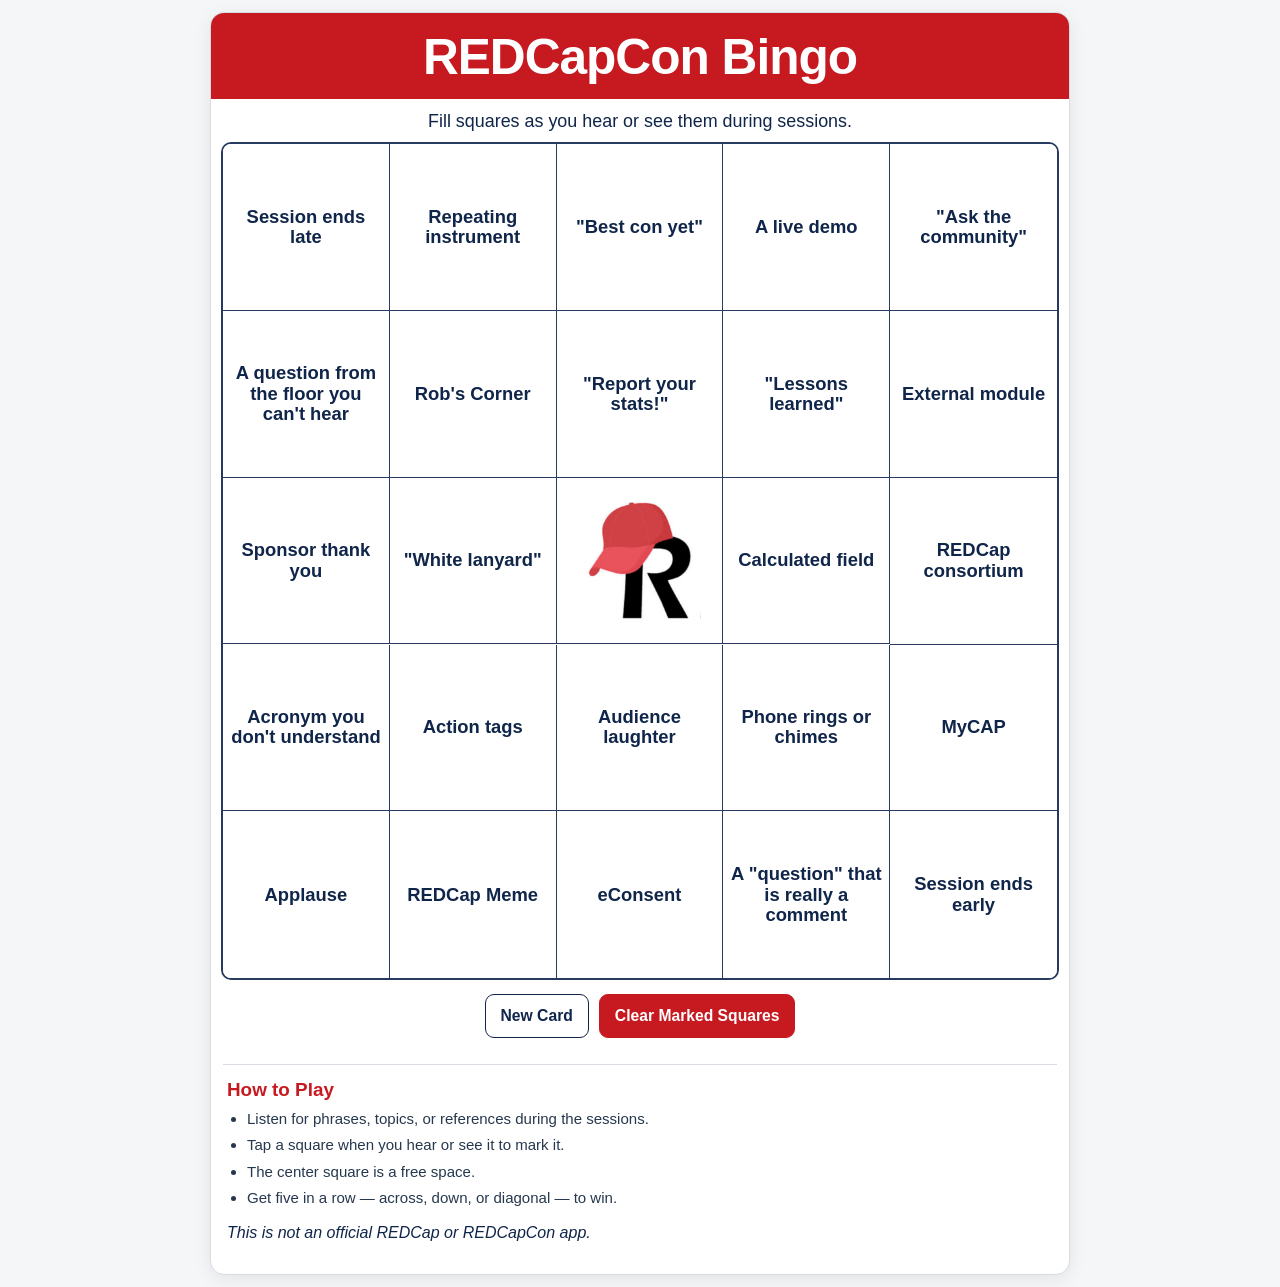
==== commit 4b4621be: "Skip red bingo flash when blackout is achieved Co-authored-by: PeterA <145472+PeterA@users.noreply.g" ====
--- a/index.html
+++ b/index.html
@@ -377,7 +377,7 @@
   const newBingos = newLineList.length;
   const newBlackout = blackout && !hadBlackout;
   if (allowCelebration && (newBingos > 0 || newBlackout)) {
-    if (newBingos > 0) triggerBingoFlash(newLineList);
+    if (newBingos > 0 && !newBlackout) triggerBingoFlash(newLineList);
     celebrate(Math.max(1, newBingos), newBlackout);
   }
 
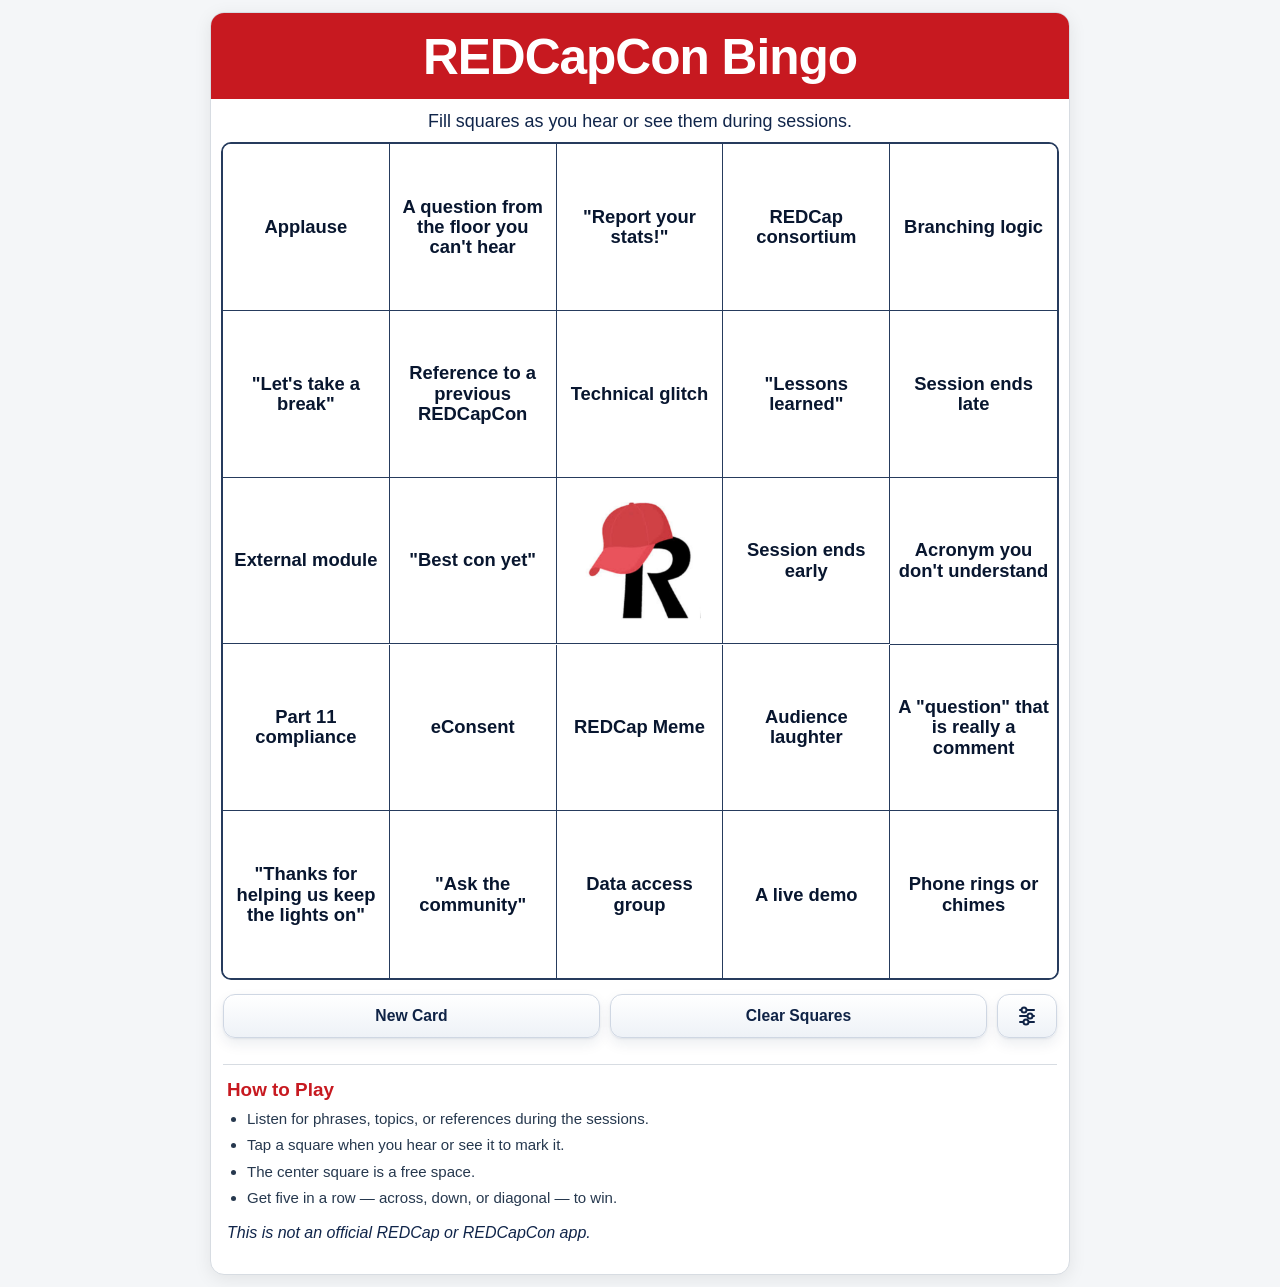
==== commit 7d54cddb: "Port prototype settings and styling Co-authored-by: PeterA <145472+PeterA@users.noreply.github.com>" ====
--- a/index.html
+++ b/index.html
@@ -26,7 +26,8 @@
 
   <div class="controls">
     <button id="resetBtn" type="button">New Card</button>
-    <button id="clearBtn" class="primary" type="button">Clear Marked Squares</button>
+    <button id="clearBtn" type="button">Clear Squares</button>
+    <button id="settingsBtn" type="button" aria-haspopup="dialog" aria-controls="settingsModal" aria-expanded="false" aria-label="Open settings dialog" title="Settings"><svg class="settings-icon" aria-hidden="true" viewBox="0 0 24 24" focusable="false"><line x1="5" y1="6" x2="19" y2="6" stroke="currentColor" stroke-width="2" stroke-linecap="round"></line><circle cx="9" cy="6" r="2.5" fill="#fff" stroke="currentColor" stroke-width="2"></circle><line x1="5" y1="12" x2="19" y2="12" stroke="currentColor" stroke-width="2" stroke-linecap="round"></line><circle cx="15" cy="12" r="2.5" fill="#fff" stroke="currentColor" stroke-width="2"></circle><line x1="5" y1="18" x2="19" y2="18" stroke="currentColor" stroke-width="2" stroke-linecap="round"></line><circle cx="11" cy="18" r="2.5" fill="#fff" stroke="currentColor" stroke-width="2"></circle></svg><span class="visually-hidden">Open settings dialog</span></button>
   </div>
 
   <section class="how-to" aria-labelledby="howToTitle">
@@ -42,6 +43,44 @@
 </main>
 
 <canvas id="confetti" aria-hidden="true"></canvas>
+
+<div id="settingsModal" class="modal-shell" hidden>
+  <div class="modal-backdrop" data-close-modal="true"></div>
+  <div class="modal" role="dialog" aria-modal="true" aria-labelledby="settingsTitle">
+    <h2 id="settingsTitle">Marker Settings</h2>
+    <p>Choose the chip marker color for marked squares.</p>
+    <div class="color-options" role="radiogroup" aria-label="Chip marker color">
+      <label class="color-option">
+        <input type="radio" name="markerColor" value="red">
+        <span class="swatch red" aria-hidden="true"></span>
+        <span>Red</span>
+      </label>
+      <label class="color-option">
+        <input type="radio" name="markerColor" value="green">
+        <span class="swatch green" aria-hidden="true"></span>
+        <span>Green</span>
+      </label>
+      <label class="color-option">
+        <input type="radio" name="markerColor" value="blue" checked>
+        <span class="swatch blue" aria-hidden="true"></span>
+        <span>Blue</span>
+      </label>
+      <label class="color-option">
+        <input type="radio" name="markerColor" value="yellow">
+        <span class="swatch yellow" aria-hidden="true"></span>
+        <span>Yellow</span>
+      </label>
+      <label class="color-option">
+        <input type="radio" name="markerColor" value="clear">
+        <span class="swatch clear" aria-hidden="true"></span>
+        <span>Clear</span>
+      </label>
+    </div>
+    <div class="modal-actions">
+      <button id="closeSettingsBtn" type="button">Done</button>
+    </div>
+  </div>
+</div>
 
 <script>
 "use strict";
@@ -104,6 +143,28 @@
 
 const MIN_GENERAL_CONFERENCE_RATIO = 0.35;
 const LABEL_FONT_SCALE_STEPS = [1, 0.85, 0.74, 0.66];
+const MARKER_COLOR_MAP = {
+  red: {
+    chipColor: "rgba(207, 60, 65, 0.29)",
+    chipBorder: "rgba(177, 51, 57, 0.24)"
+  },
+  green: {
+    chipColor: "rgba(77, 156, 112, 0.29)",
+    chipBorder: "rgba(65, 128, 92, 0.24)"
+  },
+  blue: {
+    chipColor: "rgba(74, 133, 224, 0.29)",
+    chipBorder: "rgba(65, 112, 184, 0.24)"
+  },
+  yellow: {
+    chipColor: "rgba(232, 190, 79, 0.29)",
+    chipBorder: "rgba(191, 154, 55, 0.24)"
+  },
+  clear: {
+    chipColor: "rgba(255, 255, 255, 0.12)",
+    chipBorder: "rgba(120, 138, 163, 0.28)"
+  }
+};
 
 /* REDCap R image */
 const CENTER_LOGO = "assets/images/center-logo.jpg";
@@ -118,6 +179,11 @@
 const bingoMessageEl = document.getElementById("bingoMessage");
 const resetBtn = document.getElementById("resetBtn");
 const clearBtn = document.getElementById("clearBtn");
+const settingsBtn = document.getElementById("settingsBtn");
+const settingsModal = document.getElementById("settingsModal");
+const closeSettingsBtn = document.getElementById("closeSettingsBtn");
+const colorInputs = Array.from(document.querySelectorAll('input[name="markerColor"]'));
+const STORAGE_KEY = "marker-color";
 
 let currentItems = [];
 let marked = new Set();
@@ -126,6 +192,7 @@
 let completedLineKeys = new Set();
 let blackoutFlashTimeout = null;
 let bingoFlashTimeout = null;
+let lastFocusedElement = null;
 
 /* Fisher-Yates copy/shuffle so BINGO_OPTIONS is never mutated. */
 function shuffledCopy(items) {
@@ -398,6 +465,42 @@
   clearBlackoutFlash();
   clearBingoFlash();
   updateBingoState(false);
+}
+
+function applyMarkerColor(color) {
+  const nextColor = MARKER_COLOR_MAP[color] ? color : "blue";
+  document.documentElement.style.setProperty("--chip-color", MARKER_COLOR_MAP[nextColor].chipColor);
+  document.documentElement.style.setProperty("--chip-border", MARKER_COLOR_MAP[nextColor].chipBorder);
+  colorInputs.forEach(input => {
+    input.checked = input.value === nextColor;
+  });
+  try {
+    localStorage.setItem(STORAGE_KEY, nextColor);
+  } catch (_) {}
+}
+
+function loadMarkerColor() {
+  try {
+    return localStorage.getItem(STORAGE_KEY) || "blue";
+  } catch (_) {
+    return "blue";
+  }
+}
+
+function openSettings() {
+  lastFocusedElement = document.activeElement;
+  settingsModal.hidden = false;
+  settingsBtn.setAttribute("aria-expanded", "true");
+  const checkedInput = colorInputs.find(input => input.checked) || colorInputs[0];
+  checkedInput.focus();
+}
+
+function closeSettings() {
+  settingsModal.hidden = true;
+  settingsBtn.setAttribute("aria-expanded", "false");
+  if (lastFocusedElement instanceof HTMLElement) {
+    lastFocusedElement.focus();
+  }
 }
 
 /* Lightweight confetti animation. No sound and no external library. */
@@ -470,8 +573,24 @@
 
 resetBtn.addEventListener("click", generateCard);
 clearBtn.addEventListener("click", clearMarks);
+settingsBtn.addEventListener("click", openSettings);
+closeSettingsBtn.addEventListener("click", closeSettings);
+settingsModal.addEventListener("click", event => {
+  if (event.target instanceof HTMLElement && event.target.dataset.closeModal === "true") {
+    closeSettings();
+  }
+});
+document.addEventListener("keydown", event => {
+  if (event.key === "Escape" && !settingsModal.hidden) {
+    closeSettings();
+  }
+});
+colorInputs.forEach(input => {
+  input.addEventListener("change", () => applyMarkerColor(input.value));
+});
 window.addEventListener("resize", fitSquareLabels);
 
+applyMarkerColor(loadMarkerColor());
 generateCard();
 
 if ("serviceWorker" in navigator) {
--- a/assets/css/styles.css
+++ b/assets/css/styles.css
@@ -6,6 +6,8 @@
     --bg: #f4f6f8;
     --card: #ffffff;
     --muted: #5b6573;
+    --chip-color: rgba(74, 133, 224, 0.29);
+    --chip-border: rgba(65, 112, 184, 0.24);
   }
 
   * { box-sizing: border-box; }
@@ -106,9 +108,15 @@
   .square:nth-child(5n) { border-right: 0; }
   .square:nth-child(n+21) { border-bottom: 0; }
 
-  .square:focus-visible {
+  .square:focus-visible,
+  .controls button:focus-visible,
+  .modal button:focus-visible,
+  .modal input:focus-visible {
     outline: 3px solid #4b8cff;
     outline-offset: -3px;
+  }
+
+  .square:focus-visible {
     z-index: 3;
   }
 
@@ -125,21 +133,29 @@
     overflow-wrap: normal;
     word-break: normal;
     hyphens: none;
+    color: #08162f;
+    font-weight: 800;
+    text-shadow: 0 1px 0 rgba(255, 255, 255, 0.7);
   }
 
   .square .chip {
     position: absolute;
     z-index: 3;
-    width: 72%;
+    width: 85%;
     aspect-ratio: 1 / 1;
     border-radius: 50%;
-    background: rgba(199, 25, 32, .44);
-    border: 2px solid rgba(163, 15, 21, .28);
+    background:
+      radial-gradient(circle at 50% 42%, var(--chip-color) 0 60%, color-mix(in srgb, var(--chip-color) 82%, black) 100%);
+    border: 2px solid var(--chip-border);
+    box-shadow:
+      inset 0 1px 2px rgba(255, 255, 255, 0.16),
+      inset 0 -3px 5px rgba(0, 0, 0, 0.1),
+      0 1px 2px rgba(0, 0, 0, 0.12);
     left: 50%;
     top: 50%;
     transform: translate(-50%, -50%) scale(.85);
     opacity: 0;
-    transition: opacity .12s ease, transform .12s ease;
+    transition: opacity .12s ease, transform .12s ease, background .12s ease, border-color .12s ease;
     pointer-events: none;
   }
 
@@ -168,30 +184,63 @@
     gap: 10px;
     justify-content: center;
     padding: 14px 12px 6px;
-    flex-wrap: wrap;
-  }
-
-  .controls button {
-    border: 1px solid var(--navy);
-    border-radius: 9px;
-    background: white;
-    color: var(--navy);
+    flex-wrap: nowrap;
+  }
+
+  .controls button,
+  .modal button {
+    border: 1px solid #cfd7e3;
+    border-radius: 12px;
+    background: linear-gradient(180deg, #ffffff 0%, #eef2f7 100%);
+    color: #0f2346;
     min-height: 44px;
     padding: 10px 15px;
     font-size: .98rem;
     font-weight: 700;
     cursor: pointer;
     touch-action: manipulation;
-  }
-
-  .controls button.primary {
-    border-color: var(--red);
-    background: var(--red);
-    color: white;
-  }
-
-  .controls button:active {
+    box-shadow:
+      0 1px 2px rgba(16, 37, 74, 0.08),
+      0 6px 14px rgba(16, 37, 74, 0.08);
+    transition: background .16s ease, border-color .16s ease, box-shadow .16s ease, transform .16s ease;
+  }
+
+  .controls button {
+    flex: 1 1 0;
+    min-width: 0;
+    display: inline-flex;
+    align-items: center;
+    justify-content: center;
+  }
+
+  .controls button:hover,
+  .modal button:hover {
+    border-color: #b9c6d8;
+    background: linear-gradient(180deg, #ffffff 0%, #e8edf5 100%);
+    box-shadow:
+      0 2px 4px rgba(16, 37, 74, 0.1),
+      0 10px 18px rgba(16, 37, 74, 0.1);
+  }
+
+  #settingsBtn {
+    flex: 0 0 60px;
+    min-width: 60px;
+    gap: 0;
+    padding: 0;
+  }
+
+  #settingsBtn .settings-icon {
+    width: 24px;
+    height: 24px;
+    display: block;
+  }
+
+  .controls button:active,
+  .modal button:active {
     transform: translateY(1px);
+    box-shadow:
+      0 1px 2px rgba(16, 37, 74, 0.08),
+      0 3px 8px rgba(16, 37, 74, 0.08);
   }
 
   .bingo-message {
@@ -231,6 +280,96 @@
     line-height: 1.35;
   }
 
+  .modal-shell[hidden] { display: none; }
+
+  .modal-shell {
+    position: fixed;
+    inset: 0;
+    z-index: 1000;
+    display: grid;
+    place-items: center;
+    padding: 16px;
+  }
+
+  .modal-backdrop {
+    position: absolute;
+    inset: 0;
+    background: rgba(16, 37, 74, 0.52);
+  }
+
+  .modal {
+    position: relative;
+    width: min(100%, 420px);
+    background: #fff;
+    border-radius: 14px;
+    border: 1px solid #d7dce2;
+    box-shadow: 0 18px 40px rgba(0, 0, 0, 0.18);
+    padding: 18px;
+  }
+
+  .modal h2 {
+    margin: 0 0 10px;
+    color: var(--navy);
+    font-size: 1.25rem;
+  }
+
+  .modal p {
+    margin: 0 0 14px;
+    color: #44536b;
+    line-height: 1.4;
+  }
+
+  .color-options {
+    display: grid;
+    gap: 10px;
+    margin-bottom: 16px;
+  }
+
+  .color-option {
+    display: flex;
+    align-items: center;
+    gap: 12px;
+    padding: 12px;
+    border: 1px solid #d7dce2;
+    border-radius: 10px;
+  }
+
+  .color-option input {
+    margin: 0;
+  }
+
+  .swatch {
+    width: 22px;
+    height: 22px;
+    border-radius: 50%;
+    border: 2px solid rgba(0, 0, 0, 0.12);
+  }
+
+  .swatch.red { background: rgba(199, 25, 32, 0.7); }
+  .swatch.green { background: rgba(46, 139, 87, 0.7); }
+  .swatch.blue { background: rgba(42, 111, 219, 0.7); }
+  .swatch.yellow { background: rgba(232, 190, 79, 0.7); }
+  .swatch.clear {
+    background: linear-gradient(135deg, rgba(255, 255, 255, 0.98) 0 44%, rgba(223, 230, 238, 0.98) 44% 56%, rgba(255, 255, 255, 0.98) 56% 100%);
+  }
+
+  .modal-actions {
+    display: flex;
+    justify-content: flex-end;
+  }
+
+  .visually-hidden {
+    position: absolute;
+    width: 1px;
+    height: 1px;
+    padding: 0;
+    margin: -1px;
+    overflow: hidden;
+    clip: rect(0, 0, 0, 0);
+    white-space: nowrap;
+    border: 0;
+  }
+
   #confetti {
     position: fixed;
     inset: 0;
@@ -275,15 +414,12 @@
     animation: bingo-square-flash 650ms ease-in-out 1;
   }
 
-  @media (max-width: 430px) {
-    body { padding: 6px; }
-    .app { border-radius: 10px; }
-    header { padding: 14px 8px 12px; }
-    .intro { padding: 10px 8px 8px; }
-    .board-wrap { padding: 0 4px; }
-    .square { padding: 3px; }
-    .controls { padding-top: 10px; }
-    .controls button { flex: 1 1 44%; padding-left: 8px; padding-right: 8px; font-size: .9rem; }
+  @media (max-width: 560px) {
+    body { padding: 8px; }
+    .controls { gap: 8px; }
+    .controls button { font-size: .9rem; padding-left: 10px; padding-right: 10px; }
+    #settingsBtn { flex-basis: 56px; min-width: 56px; padding: 0; }
+    #settingsBtn .settings-icon { width: 22px; height: 22px; }
   }
 
   @media (prefers-reduced-motion: reduce) {
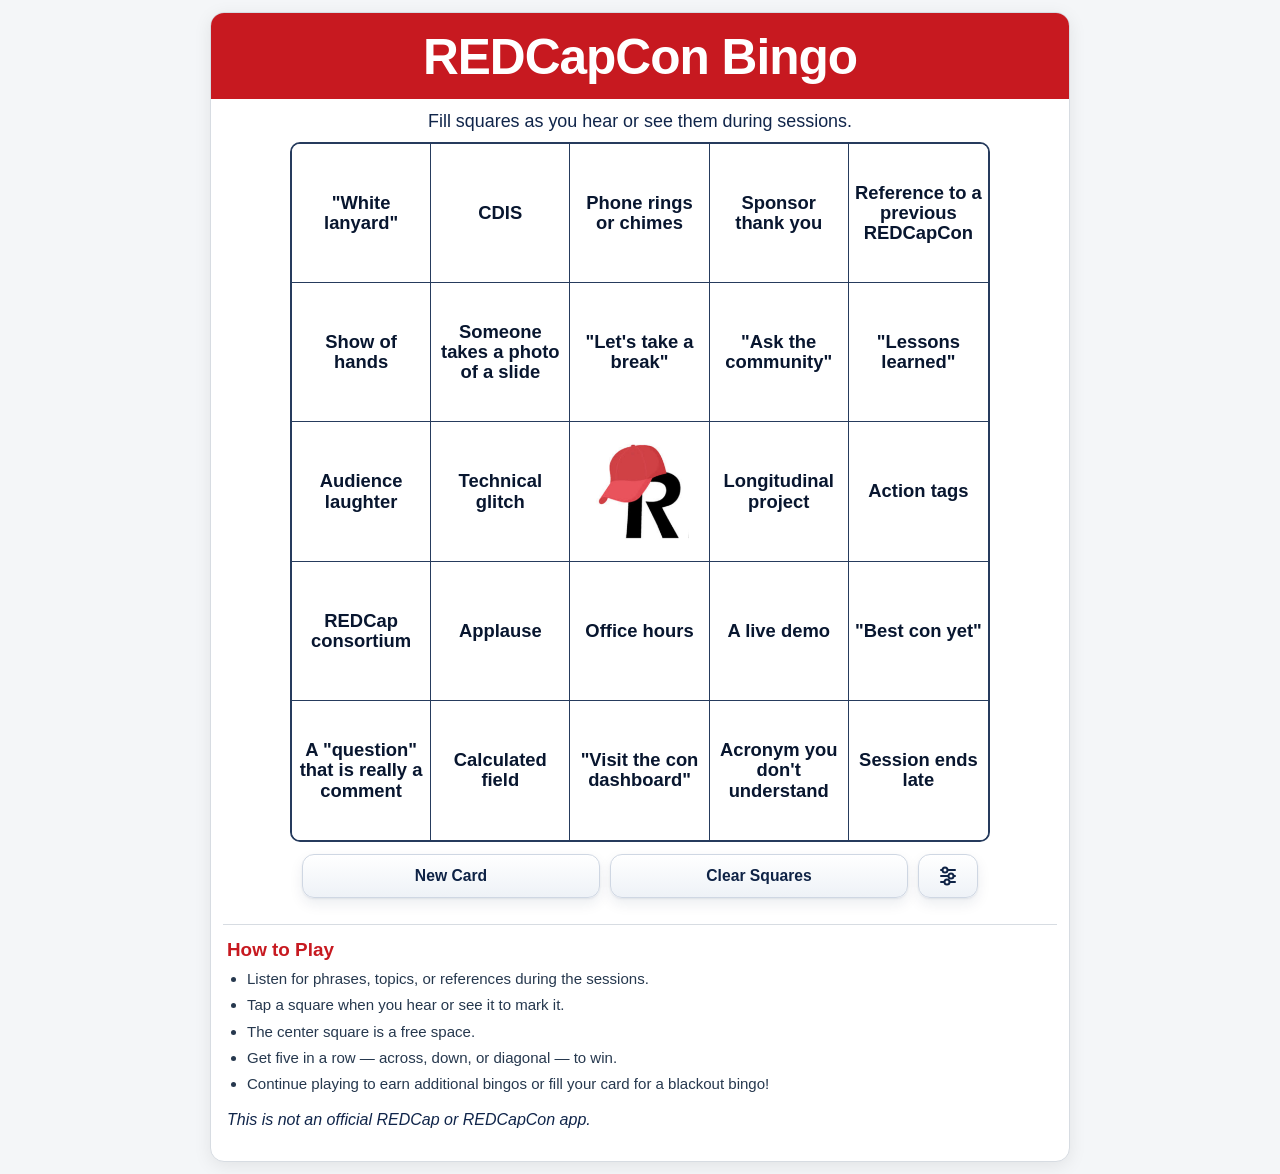
==== commit ae7656fc: "Add note about support for additional bingos" ====
--- a/index.html
+++ b/index.html
@@ -37,6 +37,7 @@
       <li>Tap a square when you hear or see it to mark it.</li>
       <li>The center square is a free space.</li>
       <li>Get five in a row — across, down, or diagonal — to win.</li>
+      <li>Continue playing to earn additional bingos or fill your card for a blackout bingo!</li>
     </ul>
     <p><i>This is not an official REDCap or REDCapCon app.</i></p>
   </section>
@@ -47,8 +48,8 @@
 <div id="settingsModal" class="modal-shell" hidden>
   <div class="modal-backdrop" data-close-modal="true"></div>
   <div class="modal" role="dialog" aria-modal="true" aria-labelledby="settingsTitle">
-    <h2 id="settingsTitle">Marker Settings</h2>
-    <p>Choose the chip marker color for marked squares.</p>
+    <h2 id="settingsTitle">Settings</h2>
+    <p>Choose your bingo chip color:</p>
     <div class="color-options" role="radiogroup" aria-label="Chip marker color">
       <label class="color-option">
         <input type="radio" name="markerColor" value="red">
--- a/assets/css/styles.css
+++ b/assets/css/styles.css
@@ -8,6 +8,7 @@
     --muted: #5b6573;
     --chip-color: rgba(74, 133, 224, 0.29);
     --chip-border: rgba(65, 112, 184, 0.24);
+    --game-max-size: min(calc(100dvh - 200px), 820px);
   }
 
   * { box-sizing: border-box; }
@@ -64,8 +65,8 @@
   .board {
     display: grid;
     grid-template-columns: repeat(5, 1fr);
-    position: relative;
-    width: 100%;
+    width: min(100%, var(--game-max-size));
+    margin: 0 auto;
     border: 2px solid var(--line);
     border-radius: 10px;
     overflow: hidden;
@@ -183,7 +184,9 @@
     display: flex;
     gap: 10px;
     justify-content: center;
-    padding: 14px 12px 6px;
+    width: min(calc(100% - 20px), var(--game-max-size));
+    margin: 0 auto;
+    padding: 12px 12px 6px;
     flex-wrap: nowrap;
   }
 
@@ -414,8 +417,15 @@
     animation: bingo-square-flash 650ms ease-in-out 1;
   }
 
+  @media (orientation: landscape) and (max-height: 750px) {
+    :root {
+      --game-max-size: 560px;
+    }
+  }
+
   @media (max-width: 560px) {
-    body { padding: 8px; }
+    body { padding: 0px; }
+    .app { border-radius: 0; border-left: 0; border-right: 0; }
     .controls { gap: 8px; }
     .controls button { font-size: .9rem; padding-left: 10px; padding-right: 10px; }
     #settingsBtn { flex-basis: 56px; min-width: 56px; padding: 0; }
